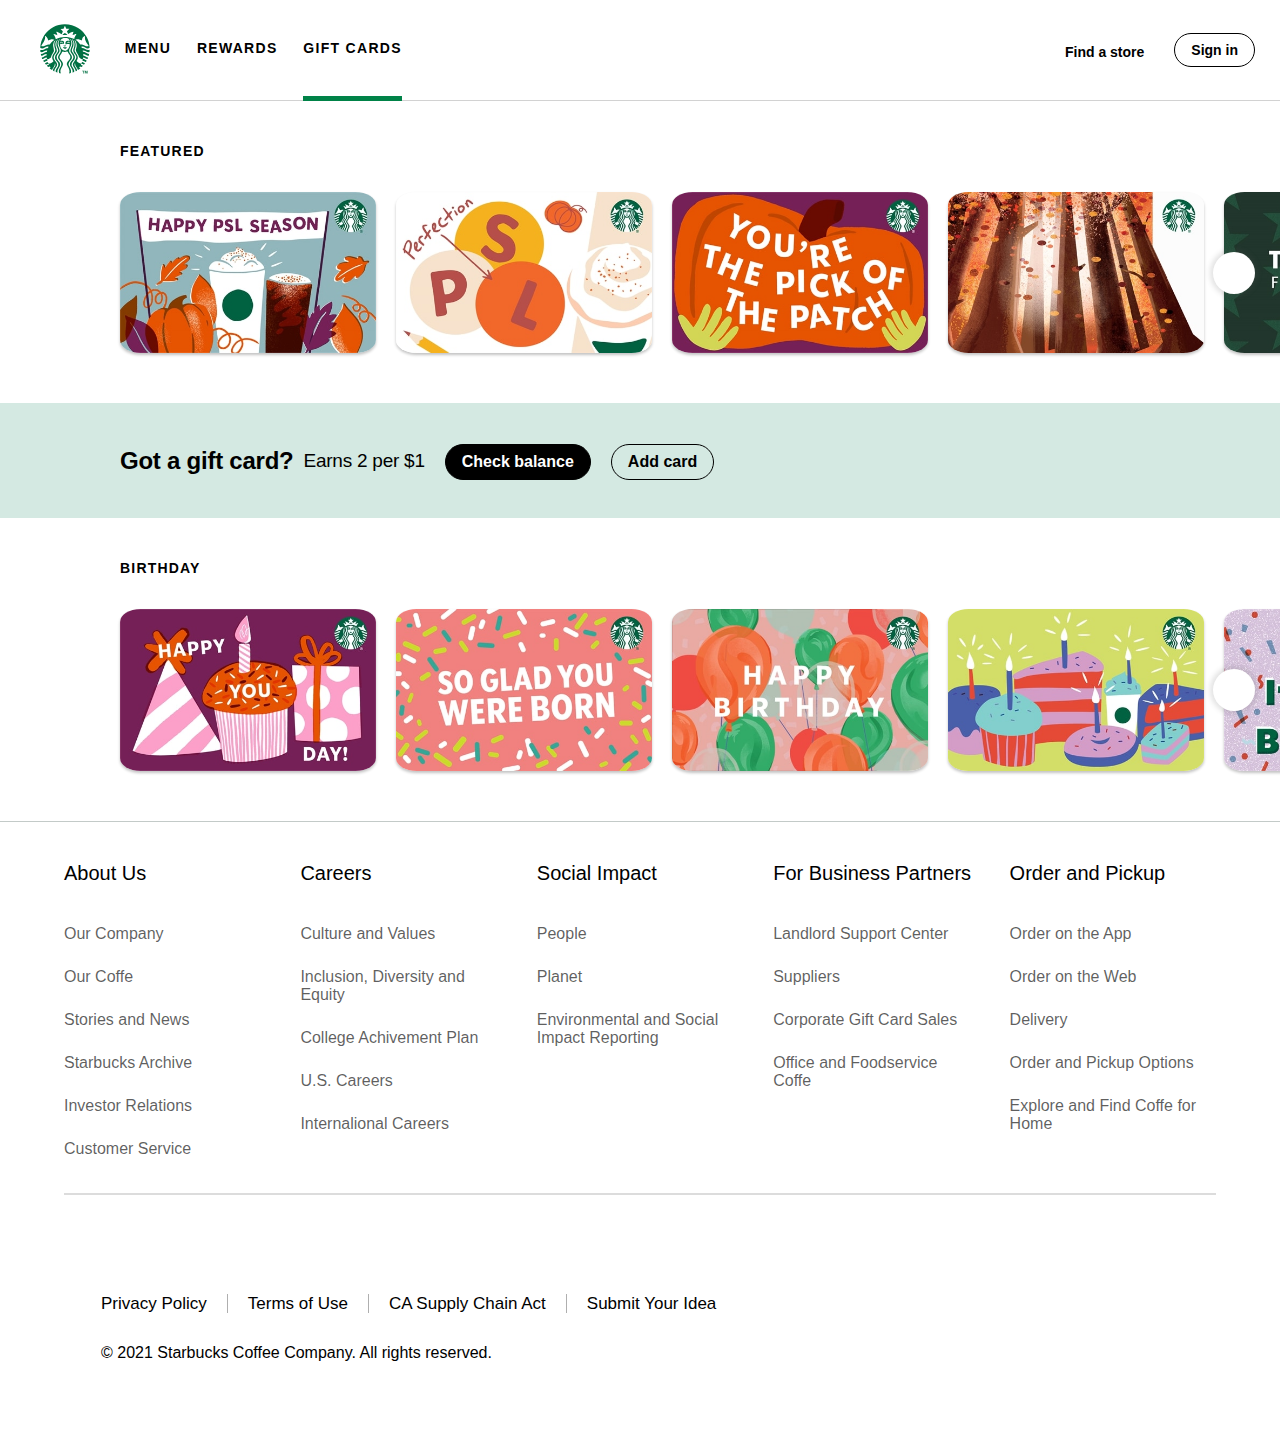
==== gift.cards.html @ b651346a "Added functional but not comleted gift card carousels and few minor tweaks" ====
<!DOCTYPE html>
<html lang="en">

<head>
    <meta charset="UTF-8">
    <meta http-equiv="X-UA-Compatible" content="IE=edge">
    <link rel="stylesheet" href="https://use.fontawesome.com/releases/v5.7.2/css/all.css"
        integrity="sha384-fnmOCqbTlWIlj8LyTjo7mOUStjsKC4pOpQbqyi7RrhN7udi9RwhKkMHpvLbHG9Sr" crossorigin="anonymous">
    <link rel="stylesheet" href="style.css">
    <meta name="viewport" content="width=device-width, initial-scale=1.0">
    <script src="main.js" defer></script>
    <title>Starbucks</title>
</head>

<body>
    <header>

        <div class="bim nav_stick">
            <div class="bam">
                <a href="index.html"><img class="logo" src="img/logo.svg" alt="Starbucks"></a>
            </div>
            <div class="kisz">

                <nav>
                    <ul class="nav_links">
                        <li class="nav_link_2"><a href="menu.html">MENU</a></li>
                        <li class="nav_link_2"><a href="rewards.html">REWARDS</a></li>
                        <li class="nav_link_2 nav_selected"><a href="gift.cards.html">GIFT CARDS</a></li>
                    </ul>
                </nav>


                <div class="geo">
                    <a href="#"><i class="fa fa-map-marker" aria-hidden="false"></i>Find a store</a>
                </div>

                <a href="#"><button class="cta transparent">Sign in</button></a>
            </div>
        </div>

    </header>

    <main class="main_gift">

        <div class="gift_cards">
            <div class="cards_category">
                <h1>FEATURED</h1>
            </div>

            <div class="carousel">
                <div class="slider">
                    <button class="slider_btn prev"><i class="fas fa-chevron-left"></i></button>

                    <div class="carousel_imgs">
                        <a href="#" class="carousel_link active"><img src="img/gift/psl_season.jpg" alt=""></a>
                        <a href="#" class="carousel_link"><img src="img/gift/perfection_psl.jpg" alt=""></a>
                        <a href="#" class="carousel_link"><img src="img/gift/the_patch.jpg" alt=""></a>
                        <a href="#" class="carousel_link"><img src="img/gift/trees.jpg" alt=""></a>
                        <a href="#" class="carousel_link"><img src="img/gift/you_do.jpg" alt=""></a>
                        <a href="#" class="carousel_link"><img src="img/gift/owl.jpg" alt=""></a>
                    </div>

                    <button class="slider_btn next"><i class="fas fa-chevron-right"></i></button>
                </div>
            </div>
        </div>

        <div class="already_have">
            <h1>Got a gift card?</h1>
            <h2>Earns 2 <i class="fas fa-star"></i> per $1</h2>
            <a href="#"><button class="cta black">Check balance</button></a>
            <a href="#"><button class="cta transparent">Add card</button></a>
        </div>

        <div class="gift_cards">
            <div class="cards_category">
                <h1>BIRTHDAY</h1>
            </div>

            <div class="carousel">
                <div class="slider">
                    <button class="slider_btn prev"><i class="fas fa-chevron-left"></i></button>

                    <div class="carousel_imgs">
                        <a href="#" class="carousel_link active"><img src="img/gift/you_day.jpg" alt=""></a>
                        <a href="#" class="carousel_link"><img src="img/gift/were_born.jpg" alt=""></a>
                        <a href="#" class="carousel_link"><img src="img/gift/ballons.jpg" alt=""></a>
                        <a href="#" class="carousel_link"><img src="img/gift/cakes.jpg" alt=""></a>
                        <a href="#" class="carousel_link"><img src="img/gift/yay.jpg" alt=""></a>
                    </div>

                    <button class="slider_btn next"><i class="fas fa-chevron-right"></i></button>
                </div>
            </div>
        </div>

    </main>

    <footer>
        <div class="details">
            <ul>
                <p>About Us</p>
                <li><a href="#">Our Company</a></li>
                <li><a href="#">Our Coffe</a></li>
                <li><a href="#">Stories and News</a></li>
                <li><a href="#">Starbucks Archive</a></li>
                <li><a href="#">Investor Relations</a></li>
                <li><a href="#">Customer Service</a></li>
            </ul>

            <ul>
                <p>Careers</p>
                <li><a href="#">Culture and Values</a></li>
                <li><a href="#">Inclusion, Diversity and Equity</a></li>
                <li><a href="#">College Achivement Plan</a></li>
                <li><a href="#">U.S. Careers</a></li>
                <li><a href="#">Internalional Careers</a></li>
            </ul>

            <ul>
                <p>Social Impact</p>
                <li><a href="#">People</a></li>
                <li><a href="#">Planet</a></li>
                <li><a href="#">Environmental and Social Impact Reporting</a></li>
            </ul>

            <ul>
                <p>For Business Partners</p>
                <li><a href="#">Landlord Support Center</a></li>
                <li><a href="#">Suppliers</a></li>
                <li><a href="#">Corporate Gift Card Sales</a></li>
                <li><a href="#">Office and Foodservice Coffe</a></li>
            </ul>

            <ul>
                <p>Order and Pickup</p>
                <li><a href="#">Order on the App</a></li>
                <li><a href="#">Order on the Web</a></li>
                <li><a href="#">Delivery</a></li>
                <li><a href="#">Order and Pickup Options</a></li>
                <li><a href="#">Explore and Find Coffe for Home</a></li>
            </ul>
        </div>

        <div class="line"><span></span></div>

        <div class="second_layer">
            <div class="social_media">
                <a href="#"><i class="fab fa-spotify"></i></a>
                <a href="#"><i class="fab fa-facebook"></i></a>
                <a href="#"><i class="fab fa-pinterest"></i></a>
                <a href="#"><i class="fab fa-instagram"></i></a>
                <a href="#"><i class="fab fa-youtube"></i></a>
                <a href="#"><i class="fab fa-twitter"></i></a>
            </div>

            <div class="legal">
                <p><a href="#">Privacy Policy</a></p>
                <p><a href="#">Terms of Use</a></p>
                <p><a href="#">CA Supply Chain Act</a></p>
                <p><a class="no_border" href="#">Submit Your Idea</a></p>
            </div>

            <div class="copyright">
                <p>© 2021 Starbucks Coffee Company. All rights reserved.</p>
            </div>
        </div>
    </footer>

</body>

</html>
---- style.css ----
/* GLOBAL */
* {
  margin: 0;
  padding: 0;
  -webkit-box-sizing: border-box;
          box-sizing: border-box;
  font-family: SoDoSans, Helvetica Neue,Helvetica,Arial,sans-serif;
}

/* NAV */
header {
  border-bottom: solid 1.6px #1e39322d;
}

header .bim {
  display: -webkit-box;
  display: -ms-flexbox;
  display: flex;
  -webkit-box-align: center;
      -ms-flex-align: center;
          align-items: center;
  -webkit-box-pack: center;
      -ms-flex-pack: center;
          justify-content: center;
  padding: 0px 15px;
}

header .bim .bam a .logo {
  max-height: 50px;
  margin: 22px 25px 20px 25px;
  padding-right: 10px;
}

header .bim .bum {
  display: -webkit-box;
  display: -ms-flexbox;
  display: flex;
  -webkit-box-pack: center;
      -ms-flex-pack: center;
          justify-content: center;
  -webkit-box-align: center;
      -ms-flex-align: center;
          align-items: center;
  max-width: 1370px;
  width: 100%;
  height: 100px;
}

header .bim .bum .none_selected {
  border-bottom: 5.5px solid #00824800;
}

header .bim .bum li, header .bim .bum a, header .bim .bum button {
  font-weight: 750;
  font-size: 14px;
  text-decoration: none;
  color: #000000;
}

header .bim nav {
  margin-right: auto;
  padding-left: 0px;
}

header .bim nav .nav_links {
  list-style: none;
  letter-spacing: 1.3px;
  margin-left: 0px;
}

header .bim nav .nav_links li {
  display: inline-block;
  margin-right: 20px;
}

header .bim nav .nav_links a {
  -webkit-transition: all 0.3s ease 0s;
  transition: all 0.3s ease 0s;
}

header .bim nav .nav_links a:hover {
  color: #008248;
}

header .bim .geo i {
  font-size: 20px;
  margin-right: 12px;
  -webkit-transform: translateY(2px);
          transform: translateY(2px);
}

header .bim .geo a {
  margin-right: 20px;
  -webkit-transition: all 0.3s ease 0s;
  transition: all 0.3s ease 0s;
}

header .bim .geo a:hover {
  color: #008248;
}

.cta {
  margin-left: 20px;
  padding: 8px 16px;
  background-color: rgba(255, 255, 255, 0);
  border: solid 1.5px #000000;
  border-radius: 50px;
  cursor: pointer;
  -webkit-transition: all 0.3s ease 0s;
  transition: all 0.3s ease 0s;
  -webkit-transform: translateX(-10px);
          transform: translateX(-10px);
  font-weight: 700;
  font-size: 16px;
}

.cta.black {
  background-color: #000000;
  color: #fff;
}

.cta.black:hover {
  background-color: #252525c4;
}

.cta.transparent {
  background-color: #00000000;
  color: #000000;
}

.cta.transparent:hover {
  background-color: #3131311a;
}

.cta.transparent_contrast {
  background-color: #00000000;
  color: #ffffff;
  border-color: #fff;
}

.cta.transparent_contrast:hover {
  background-color: #bdbdbd1a;
}

.nav_stick {
  position: fixed;
  top: 0;
  background-color: #fff;
  border-bottom: 1.6px solid #0000002d;
  width: 100%;
  max-width: none;
  z-index: 100;
}

.nav_stick .kisz {
  display: -webkit-box;
  display: -ms-flexbox;
  display: flex;
  -webkit-box-pack: center;
      -ms-flex-pack: center;
          justify-content: center;
  -webkit-box-align: center;
      -ms-flex-align: center;
          align-items: center;
  width: 100%;
  height: 100px;
}

.nav_stick .kisz .nav_selected {
  margin: 0px;
  padding: 0px;
  border-bottom: 5px solid #008248;
}

.nav_stick .kisz li, .nav_stick .kisz a, .nav_stick .kisz button {
  font-weight: 750;
  font-size: 14px;
  text-decoration: none;
  color: #000000;
}

.nav_stick .kisz li:hover, .nav_stick .kisz a:hover, .nav_stick .kisz button:hover {
  color: #008248;
}

.nav_stick .kisz .nav_links .nav_link_2 {
  margin-right: 20px;
  padding: 40px 0px;
}

.sub_nav_stripe {
  position: fixed;
  top: 102px;
  max-width: initial;
  margin: 0px;
  padding: 0px;
  font-size: 13px;
  background-color: whitesmoke;
  border-bottom: 1px solid #00000023;
}

.sub_nav_stripe .sub_nav {
  display: -webkit-box;
  display: -ms-flexbox;
  display: flex;
  -webkit-box-pack: start;
      -ms-flex-pack: start;
          justify-content: flex-start;
  margin: 13px 0px 13px 125px;
  padding: 0px;
}

.sub_nav_stripe .sub_nav a {
  margin-right: 30px;
  padding-bottom: 3px;
  text-decoration: none;
}

.sub_nav_stripe .sub_nav .selected {
  border-bottom: 1px solid #000000;
}

/* Home Page */
main {
  display: -webkit-box;
  display: -ms-flexbox;
  display: flex;
  font-weight: 400;
  font-size: 24px;
  line-height: 1.5;
  letter-spacing: -.01em;
  text-align: center;
  -webkit-box-orient: vertical;
  -webkit-box-direction: normal;
      -ms-flex-direction: column;
          flex-direction: column;
  -webkit-box-align: center;
      -ms-flex-align: center;
          align-items: center;
  -webkit-box-pack: center;
      -ms-flex-pack: center;
          justify-content: center;
  border-bottom: solid 1.8px #1e393244;
}

main .main button {
  font-size: 16px;
  padding: 7px 15px;
}

main div {
  width: 100%;
}

main div h3 {
  font-size: 38px;
  letter-spacing: 5px;
  margin-bottom: 27px;
}

main div a {
  color: inherit;
}

main div a:hover {
  text-decoration: none;
}

main div p {
  padding-bottom: 10px;
}

.covid {
  background-color: #d4e9e2;
  font-size: 19px;
  max-width: 1450px;
  margin-bottom: 30px;
  padding: 25px 0px 30px 0px;
}

.chilly {
  background-color: #1e3932;
  color: #fff;
  max-width: 1450px;
  margin-bottom: 30px;
  padding: 25px 0px 30px 0px;
}

.product_showcase {
  display: -ms-grid;
  display: grid;
  -ms-grid-columns: 1.2fr 1fr;
      grid-template-columns: 1.2fr 1fr;
  background-color: #ebdbc8;
  color: #1e3932;
  max-width: 1450px;
  margin-bottom: 30px;
}

.product_showcase .content {
  display: -webkit-box;
  display: -ms-flexbox;
  display: flex;
  -webkit-box-pack: center;
      -ms-flex-pack: center;
          justify-content: center;
  -webkit-box-orient: vertical;
  -webkit-box-direction: normal;
      -ms-flex-direction: column;
          flex-direction: column;
}

.product_showcase img {
  width: 100%;
  margin-right: auto;
}

.product_showcase button {
  margin-top: 19px;
  background-color: #dbccb500;
}

.v2 {
  background-color: #1e3932;
  color: #fff;
  margin-bottom: 10px;
}

.v2 button {
  color: #fff;
  border-color: #fff;
}

.v2 button:hover {
  background-color: rgba(255, 255, 255, 0.123);
}

.products_grid {
  display: -ms-grid;
  display: grid;
  -ms-grid-columns: 1fr 1fr;
      grid-template-columns: 1fr 1fr;
  grid-gap: 35px;
  max-width: 1450px;
  padding: 20px 0px 30px 0px;
}

.products_grid img {
  width: 100%;
}

.products_grid .visa {
  background-color: #d4e9e2;
}

.products_grid .app {
  background-color: #d4e9e2;
}

.products_grid .content {
  padding: 0px 40px 0px 40px;
  display: -ms-grid;
  display: grid;
  -ms-grid-rows: 90px 135px 80px;
      grid-template-rows: 90px 135px 80px;
}

.products_grid .content h3 {
  font-size: 23px;
  letter-spacing: 1px;
  margin-bottom: 27px;
  padding-top: 10px;
}

.products_grid .content p {
  font-size: 20px;
}

.products_grid .content a {
  padding-top: 10px;
}

.products_grid .content .cta button {
  background-color: rgba(255, 255, 255, 0.089);
}

.products_grid .content .cta button:hover {
  background-color: rgba(155, 151, 145, 0.116);
}

.v3 {
  background-color: #d4e9e2;
  padding-top: 0px;
}

.v3 .content {
  padding: 0px 50px 0px 50px;
}

.v3 .content h3 {
  font-size: 23px;
  letter-spacing: 1px;
  margin-bottom: 27px;
}

.v3 .content p {
  font-size: 20px;
}

.disclaimer {
  font-size: 14px;
  margin-bottom: 30px;
}

/* MENU PAGE */
.menu {
  padding-top: 160px;
  display: -ms-grid;
  display: grid;
  -ms-grid-columns: 150px 1fr;
      grid-template-columns: 150px 1fr;
  padding-left: 125px;
  max-width: none;
}

.menu .first_list_of_products {
  padding-top: 25px;
}

.menu ul {
  padding-bottom: 20px;
  font-size: 16px;
  list-style: none;
  text-align: left;
  letter-spacing: .5px;
}

.menu ul p {
  font-weight: 600;
  margin-bottom: 10px;
  font-size: 18px;
}

.menu ul li {
  padding-bottom: 15px;
}

.menu ul li a {
  text-decoration: none;
  color: #00000086;
}

.menu ul li a:hover {
  color: #000000;
}

.menu .selection {
  display: -webkit-box;
  display: -ms-flexbox;
  display: flex;
  -webkit-box-orient: vertical;
  -webkit-box-direction: normal;
      -ms-flex-direction: column;
          flex-direction: column;
  padding: 22px 80px 0px 120px;
  letter-spacing: .4px;
  max-width: 1880px;
  width: 100%;
}

.menu .selection div {
  margin: 0;
  padding: 0;
}

.menu .selection .selection_h1 {
  font-size: 28px;
  display: -webkit-box;
  display: -ms-flexbox;
  display: flex;
  -webkit-box-pack: start;
      -ms-flex-pack: start;
          justify-content: flex-start;
  padding-bottom: 48px;
}

.menu .selection .selection_h2 {
  font-size: 24px;
  display: -webkit-box;
  display: -ms-flexbox;
  display: flex;
  -webkit-box-pack: start;
      -ms-flex-pack: start;
          justify-content: flex-start;
  border-bottom: 1px solid #00000017;
  padding-bottom: 16px;
}

.menu .selection .selection_container {
  display: -ms-grid;
  display: grid;
  -ms-grid-columns: 1fr 1fr;
      grid-template-columns: 1fr 1fr;
  padding-top: 32px;
}

.menu .selection .selection_container a {
  text-decoration: none;
  margin-bottom: 30px;
}

.menu .selection .selection_container a .item {
  display: inline;
  -webkit-box-orient: horizontal;
  -webkit-box-direction: normal;
      -ms-flex-direction: row;
          flex-direction: row;
  -webkit-box-align: center;
      -ms-flex-align: center;
          align-items: center;
}

.menu .selection .selection_container a .item .item_content {
  display: -webkit-box;
  display: -ms-flexbox;
  display: flex;
}

.menu .selection .selection_container a .item .item_content img {
  max-height: 112px;
  border-radius: 50%;
}

.menu .selection .selection_container a .item .item_content h2 {
  display: -webkit-box;
  display: -ms-flexbox;
  display: flex;
  -webkit-box-pack: start;
      -ms-flex-pack: start;
          justify-content: flex-start;
  -webkit-box-align: center;
      -ms-flex-align: center;
          align-items: center;
  text-align: left;
  font-size: 19px;
  font-weight: 400;
  padding-left: 20px;
}

.menu .selection .next_in_menu {
  padding-top: 40px;
}

/* FEATURED */
.new_leaf {
  color: #1e3932;
  letter-spacing: 8px;
  margin: 20px 0px;
}

.new_leaf .h1_go_up {
  -webkit-transform: translateY(-10px);
          transform: translateY(-10px);
}

.products_grid {
  grid-gap: 32px;
}

.products_grid .featured {
  background-color: #ebdbc8;
}

.products_grid .featured .content {
  -ms-grid-rows: 90px 100px 85px;
      grid-template-rows: 90px 100px 85px;
}

.products_grid .edible {
  background-color: #1e3932;
  color: #fff;
}

.products_grid .edible .cta button {
  border-color: #fff;
  color: #fff;
  background-color: rgba(255, 255, 255, 0);
}

.products_grid .edible .cta button:hover {
  background-color: rgba(255, 255, 255, 0.123);
}

/* GIFT CARDS */
.main_gift {
  padding-top: 100px;
  overflow-x: hidden;
}

.main_gift .gift_cards {
  height: 100%;
  width: 100%;
  z-index: 1;
  margin-left: 220px;
  padding-bottom: 40px;
  padding-top: 20px;
}

.main_gift .gift_cards .cards_category {
  font-weight: 700;
  font-size: 7px;
  letter-spacing: 1.2px;
  display: -webkit-box;
  display: -ms-flexbox;
  display: flex;
  padding: 20px 0px 30px 0px;
  margin-left: 10px;
}

.main_gift .gift_cards .carousel {
  display: inline;
  padding: 30px 0px;
}

.main_gift .gift_cards .carousel .slider {
  display: -webkit-inline-box;
  display: -ms-inline-flexbox;
  display: inline-flex;
  -webkit-box-align: center;
      -ms-flex-align: center;
          align-items: center;
  -webkit-box-pack: center;
      -ms-flex-pack: center;
          justify-content: center;
}

.main_gift .gift_cards .carousel .slider .carousel_imgs {
  display: -webkit-box;
  display: -ms-flexbox;
  display: flex;
  -webkit-transition: ease-out 0.3s;
  transition: ease-out 0.3s;
}

.main_gift .gift_cards .carousel .slider .carousel_imgs .carousel_link {
  margin: 0px 10px;
  border-radius: 8%;
}

.main_gift .gift_cards .carousel .slider .carousel_imgs .carousel_link img {
  display: -webkit-box;
  display: -ms-flexbox;
  display: flex;
  width: 20vw;
  -webkit-box-shadow: 0 2px 3px rgba(0, 0, 0, 0.24);
          box-shadow: 0 2px 3px rgba(0, 0, 0, 0.24);
  -webkit-transition: ease-out 0.25s;
  transition: ease-out 0.25s;
  border-radius: 8%;
}

.main_gift .gift_cards .carousel .slider .carousel_imgs .carousel_link img:hover {
  -webkit-transform: translateY(-8px);
          transform: translateY(-8px);
  -webkit-box-shadow: 0 6px 6px rgba(0, 0, 0, 0.14);
          box-shadow: 0 6px 6px rgba(0, 0, 0, 0.14);
}

.main_gift .gift_cards .carousel .slider .carousel_imgs .carousel_link.faded {
  pointer-events: none;
  opacity: 0.2;
  cursor: progress;
  background: #000000;
}

.main_gift .gift_cards .carousel .slider .slider_btn {
  position: absolute;
  z-index: 150;
  font-size: 16px;
  color: #00000094;
  font-weight: 100;
  border-radius: 50%;
  border: none;
  background: white;
  min-width: 42px;
  height: 42px;
  cursor: pointer;
  overflow: hidden;
  -webkit-box-shadow: 0 0 5px 3px rgba(85, 85, 85, 0.164);
          box-shadow: 0 0 5px 3px rgba(85, 85, 85, 0.164);
}

.main_gift .gift_cards .carousel .slider .slider_btn.hidden {
  display: none;
}

.main_gift .gift_cards .carousel .slider .slider_btn.prev {
  left: 155px;
}

.main_gift .gift_cards .carousel .slider .slider_btn.prev i {
  -webkit-transform: translate(-1.5px, 1.3px);
          transform: translate(-1.5px, 1.3px);
}

.main_gift .gift_cards .carousel .slider .slider_btn.next {
  right: 25px;
}

.main_gift .gift_cards .carousel .slider .slider_btn.next i {
  -webkit-transform: translate(1px, 1.3px);
          transform: translate(1px, 1.3px);
}

.main_gift .already_have {
  display: -webkit-inline-box;
  display: -ms-inline-flexbox;
  display: inline-flex;
  background: #d4e9e2;
  padding-left: 120px;
  -webkit-box-align: center;
      -ms-flex-align: center;
          align-items: center;
  height: 115px;
}

.main_gift .already_have h1 {
  padding-right: 10px;
  font-size: 24px;
  font-weight: 600;
}

.main_gift .already_have h2 {
  padding-right: 10px;
  font-size: 19px;
  font-weight: 500;
}

.main_gift .already_have h2 i {
  color: #af851186;
}

/* FOOTER */
footer {
  padding: 40px 5%;
}

footer .details {
  display: -ms-grid;
  display: grid;
  -ms-grid-columns: (1fr)[5];
      grid-template-columns: repeat(5, 1fr);
  grid-gap: 30px;
  text-align: left;
}

footer .details ul {
  list-style: none;
}

footer .details ul p {
  font-weight: 500;
  font-size: 20px;
  padding-bottom: 40px;
}

footer .details ul li {
  padding-bottom: 25px;
  font-weight: 500;
  font-size: 16px;
}

footer .details ul li a {
  text-decoration: none;
  color: #000000a2;
}

footer .details ul li a:hover {
  color: #000000;
}

footer .line {
  border: 0;
  border-top: 2px solid #00000023;
  margin: 10px auto;
  max-width: 100%;
}

footer .second_layer {
  padding: 25px 30px 30px 37px;
}

footer .second_layer .social_media {
  font-size: 30px;
  padding-bottom: 30px;
}

footer .second_layer .social_media a {
  color: #000000;
  margin-right: 00px;
  -webkit-transition: all 0.3s ease 0s;
  transition: all 0.3s ease 0s;
  border: hidden 1px;
  margin: 10px;
  padding: 0px;
  border-radius: 50%;
}

footer .second_layer .social_media a:hover {
  background-color: #00000017;
  margin: 0px;
  padding: 10px;
}

footer .second_layer .legal {
  display: -webkit-box;
  display: -ms-flexbox;
  display: flex;
  margin-bottom: 30px;
}

footer .second_layer .legal a {
  color: #000000;
  text-decoration: none;
  font-size: 17px;
  padding-right: 20px;
  border-right: 1px solid #00000050;
  margin-right: 20px;
}

footer .second_layer .legal a:hover {
  text-decoration: underline;
}

footer .second_layer .legal .no_border {
  border-right: none;
}

footer .second_layer .copyright {
  padding-bottom: 0px;
}

/* fixed item in store chceck */
.item_availability {
  display: -ms-grid;
  display: grid;
  -ms-grid-columns: 395px 1fr;
      grid-template-columns: 395px 1fr;
  bottom: 0;
  width: 100%;
  position: fixed;
  height: 94px;
  background-color: #1e3932;
  letter-spacing: .6px;
}

.item_availability .availability_content {
  display: -webkit-box;
  display: -ms-flexbox;
  display: flex;
  -webkit-box-pack: justify;
      -ms-flex-pack: justify;
          justify-content: space-between;
  -webkit-box-align: center;
      -ms-flex-align: center;
          align-items: center;
  max-width: 1760px;
}

.item_availability .availability_content a {
  color: rgba(255, 255, 255, 0.61);
  text-decoration: none;
  font-size: 16px;
}

.item_availability .availability_content a .strong {
  color: #fff;
  font-weight: 600;
  margin-top: 4px;
}

.item_availability .availability_content .location {
  height: 54px;
  display: -webkit-box;
  display: -ms-flexbox;
  display: flex;
  -webkit-box-orient: vertical;
  -webkit-box-direction: normal;
      -ms-flex-direction: column;
          flex-direction: column;
  -ms-flex-pack: distribute;
      justify-content: space-around;
}

.item_availability .availability_content .location a {
  width: 240px;
  display: -webkit-box;
  display: -ms-flexbox;
  display: flex;
  -webkit-box-pack: justify;
      -ms-flex-pack: justify;
          justify-content: space-between;
  padding-bottom: 8px;
  border-bottom: 1.6px solid rgba(255, 255, 255, 0.315);
}

.item_availability .availability_content .location a i {
  font-size: 11px;
  -webkit-transform: translateY(10px);
          transform: translateY(10px);
}

.item_availability .availability_content .cart {
  -webkit-transform: translateY(-3px);
          transform: translateY(-3px);
}

.item_availability .availability_content .cart i {
  font-size: 33px;
  padding-right: 80px;
}

/* MEDIA QUERIES */
@-webkit-keyframes ripple {
  to {
    -webkit-transform: scale(4);
            transform: scale(4);
    opacity: 0;
  }
}
@keyframes ripple {
  to {
    -webkit-transform: scale(4);
            transform: scale(4);
    opacity: 0;
  }
}
/*# sourceMappingURL=style.css.map */
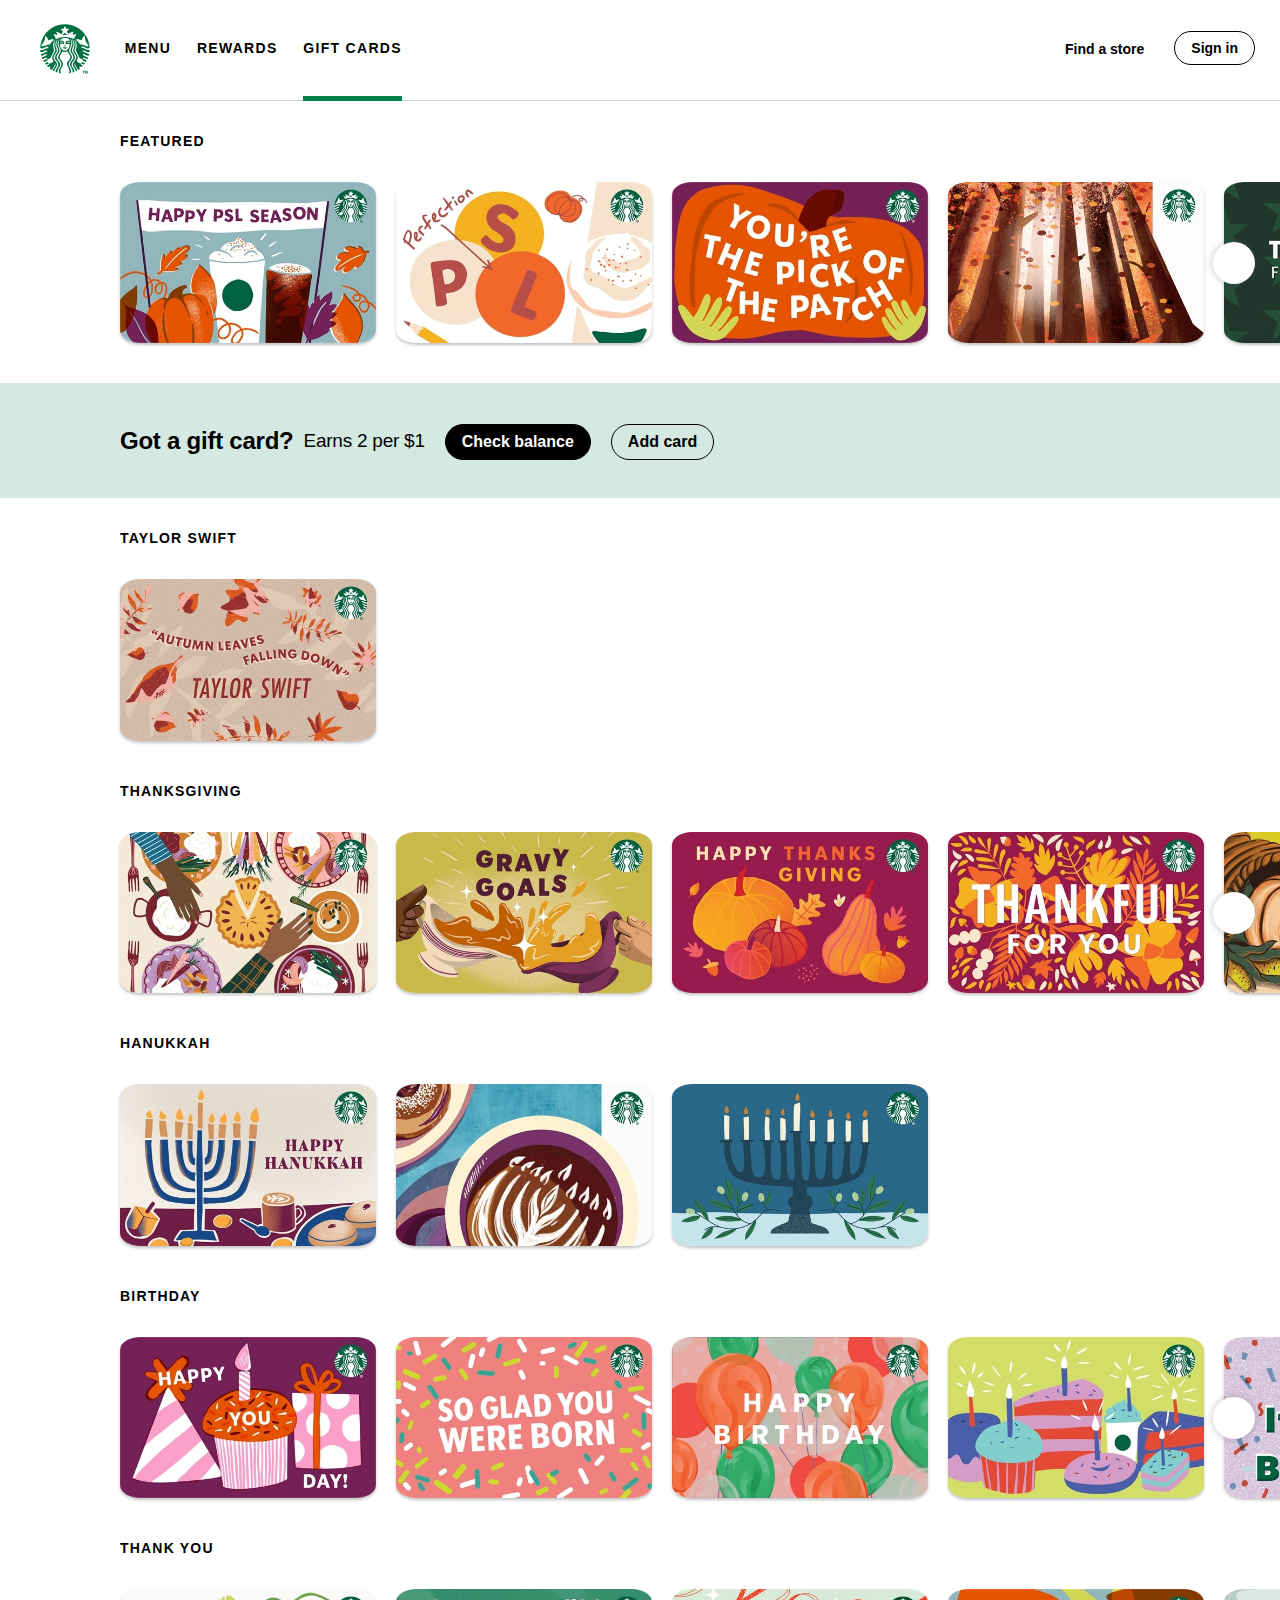
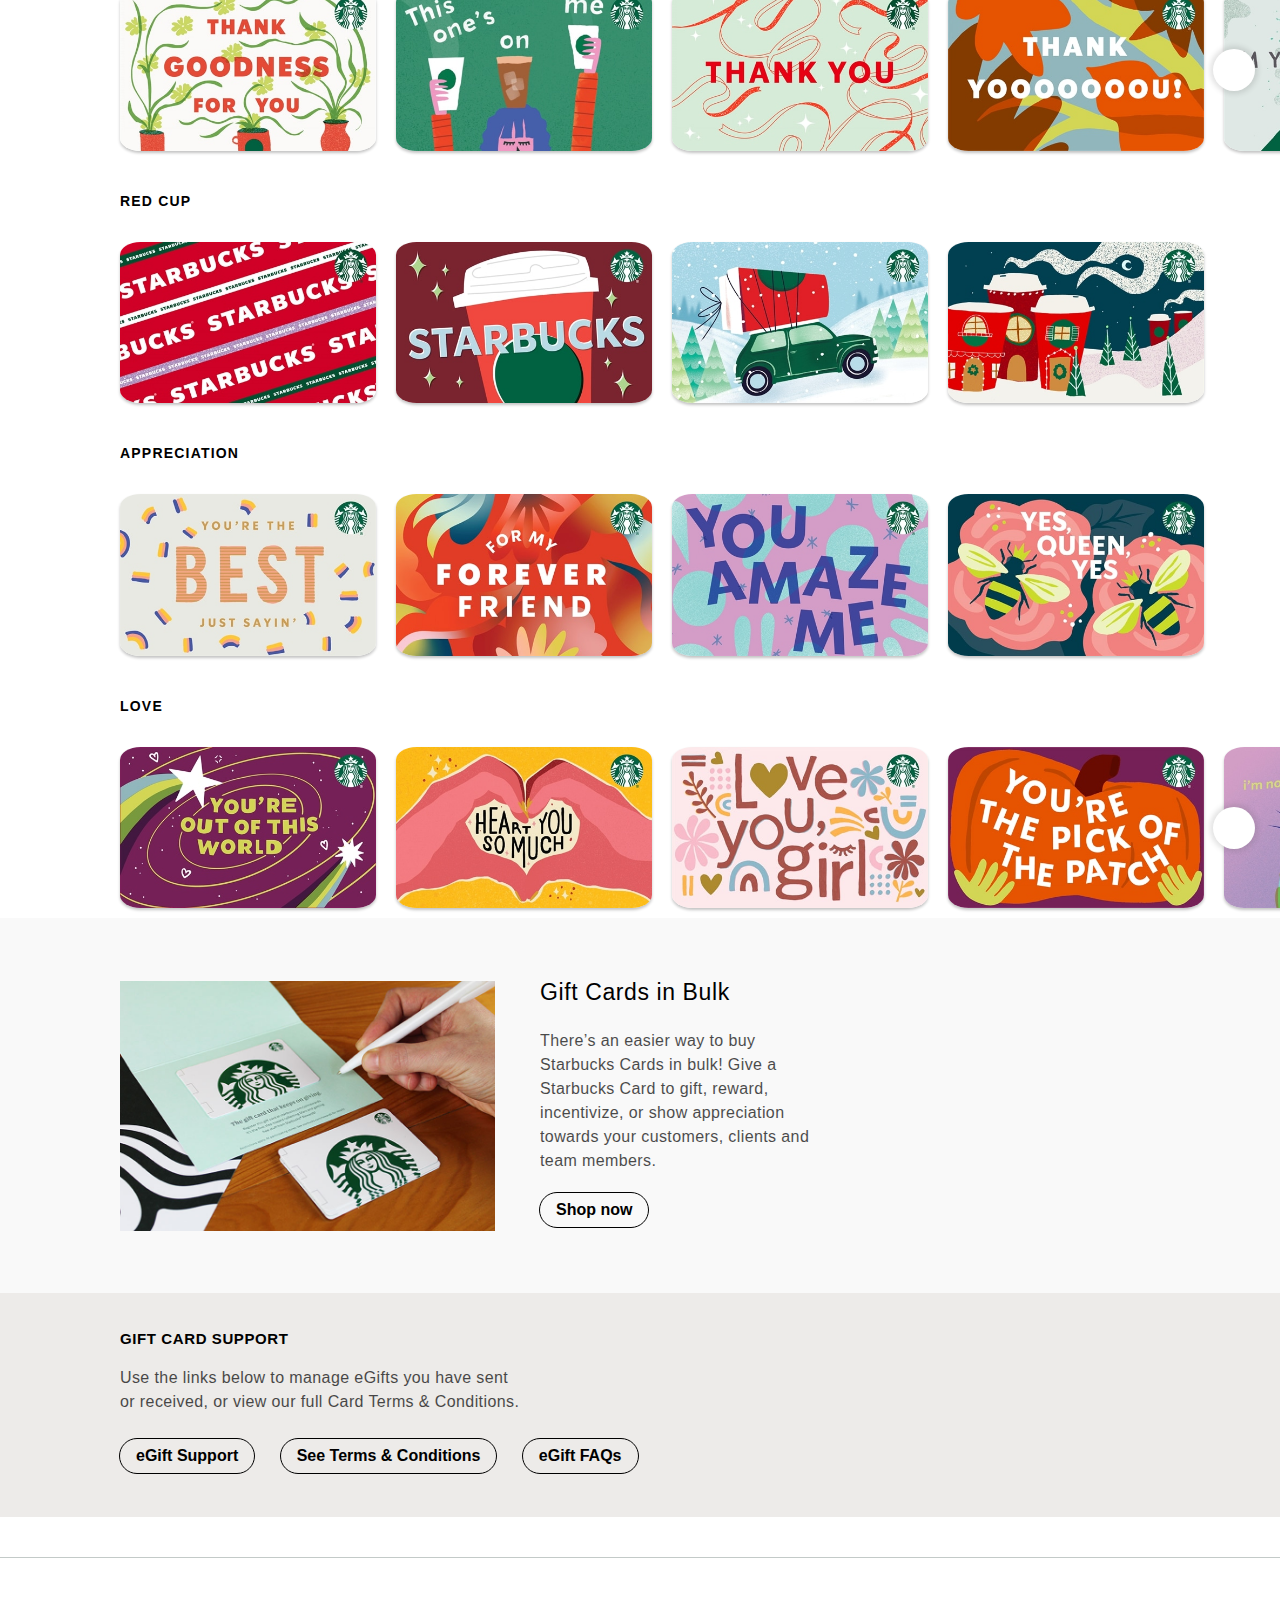
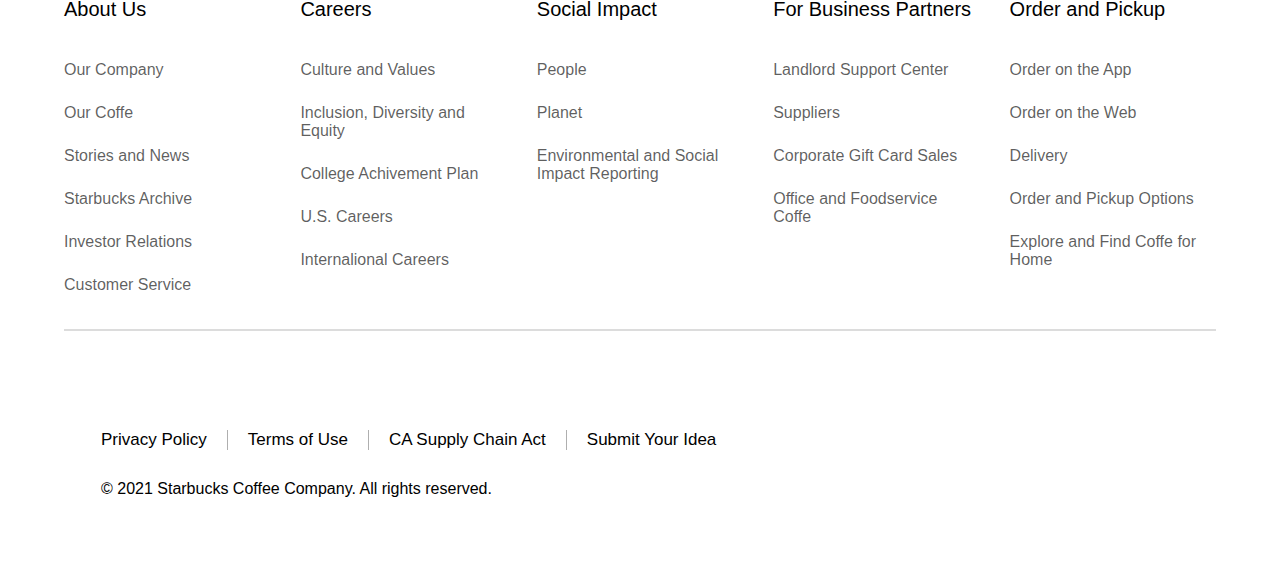
==== commit c7fb7d85: "Added responsiveness to index.htm and minor tweaks" ====
--- a/gift.cards.html
+++ b/gift.cards.html
@@ -30,11 +30,11 @@
                 </nav>
 
 
-                <div class="geo">
+                <div class="geo lift">
                     <a href="#"><i class="fa fa-map-marker" aria-hidden="false"></i>Find a store</a>
                 </div>
 
-                <a href="#"><button class="cta transparent">Sign in</button></a>
+                <a class="lift" href="#"><button class="cta transparent">Sign in</button></a>
             </div>
         </div>
 
@@ -42,7 +42,7 @@
 
     <main class="main_gift">
 
-        <div class="gift_cards">
+        <div class="gift_cards first">
             <div class="cards_category">
                 <h1>FEATURED</h1>
             </div>
@@ -74,6 +74,66 @@
 
         <div class="gift_cards">
             <div class="cards_category">
+                <h1>TAYLOR SWIFT</h1>
+            </div>
+        
+            <div class="carousel">
+                <div class="slider">
+                    <button class="slider_btn prev"><i class="fas fa-chevron-left"></i></button>
+        
+                    <div class="carousel_imgs">
+                        <a href="#" class="carousel_link active"><img src="img/gift/taylor_swift.jpg" alt=""></a>
+                    </div>
+        
+                    <button class="slider_btn next"><i class="fas fa-chevron-right"></i></button>
+                </div>
+            </div>
+        </div>
+
+        <div class="gift_cards">
+            <div class="cards_category">
+                <h1>THANKSGIVING</h1>
+            </div>
+        
+            <div class="carousel">
+                <div class="slider">
+                    <button class="slider_btn prev"><i class="fas fa-chevron-left"></i></button>
+        
+                    <div class="carousel_imgs">
+                        <a href="#" class="carousel_link active"><img src="img/gift/table.jpg" alt=""></a>
+                        <a href="#" class="carousel_link"><img src="img/gift/gravy.jpg" alt=""></a>
+                        <a href="#" class="carousel_link"><img src="img/gift/thanks_pumpkin.jpg" alt=""></a>
+                        <a href="#" class="carousel_link"><img src="img/gift/thankful.jpg" alt=""></a>
+                        <a href="#" class="carousel_link"><img src="img/gift/pumpkin.jpg" alt=""></a>
+                    </div>
+        
+                    <button class="slider_btn next"><i class="fas fa-chevron-right"></i></button>
+                </div>
+            </div>
+        </div>
+
+        <div class="gift_cards">
+            <div class="cards_category">
+                <h1>HANUKKAH</h1>
+            </div>
+        
+            <div class="carousel">
+                <div class="slider">
+                    <button class="slider_btn prev"><i class="fas fa-chevron-left"></i></button>
+        
+                    <div class="carousel_imgs">
+                        <a href="#" class="carousel_link active"><img src="img/gift/hanukkah.jpg" alt=""></a>
+                        <a href="#" class="carousel_link"><img src="img/gift/coffee_candles.jpg" alt=""></a>
+                        <a href="#" class="carousel_link"><img src="img/gift/candles.jpg" alt=""></a>
+                    </div>
+        
+                    <button class="slider_btn next"><i class="fas fa-chevron-right"></i></button>
+                </div>
+            </div>
+        </div>
+        
+        <div class="gift_cards">
+            <div class="cards_category">
                 <h1>BIRTHDAY</h1>
             </div>
 
@@ -87,63 +147,214 @@
                         <a href="#" class="carousel_link"><img src="img/gift/ballons.jpg" alt=""></a>
                         <a href="#" class="carousel_link"><img src="img/gift/cakes.jpg" alt=""></a>
                         <a href="#" class="carousel_link"><img src="img/gift/yay.jpg" alt=""></a>
-                    </div>
-
-                    <button class="slider_btn next"><i class="fas fa-chevron-right"></i></button>
-                </div>
-            </div>
-        </div>
-
+                        <a href="#" class="carousel_link"><img src="img/gift/cake_day.jpg" alt=""></a>
+                    </div>
+
+                    <button class="slider_btn next"><i class="fas fa-chevron-right"></i></button>
+                </div>
+            </div>
+        </div>
+
+        <div class="gift_cards">
+            <div class="cards_category">
+                <h1>THANK YOU</h1>
+            </div>
+        
+            <div class="carousel">
+                <div class="slider">
+                    <button class="slider_btn prev"><i class="fas fa-chevron-left"></i></button>
+        
+                    <div class="carousel_imgs">
+                        <a href="#" class="carousel_link active"><img src="img/gift/goodness.jpg" alt=""></a>
+                        <a href="#" class="carousel_link"><img src="img/gift/on_me.jpg" alt=""></a>
+                        <a href="#" class="carousel_link"><img src="img/gift/thank_you.jpg" alt=""></a>
+                        <a href="#" class="carousel_link"><img src="img/gift/yooooou.jpg" alt=""></a>
+                        <a href="#" class="carousel_link"><img src="img/gift/my_treat.jpg" alt=""></a>
+                    </div>
+        
+                    <button class="slider_btn next"><i class="fas fa-chevron-right"></i></button>
+                </div>
+            </div>
+        </div>
+
+        <div class="gift_cards">
+            <div class="cards_category">
+                <h1>RED CUP</h1>
+            </div>
+        
+            <div class="carousel">
+                <div class="slider">
+                    <button class="slider_btn prev"><i class="fas fa-chevron-left"></i></button>
+        
+                    <div class="carousel_imgs">
+                        <a href="#" class="carousel_link active"><img src="img/gift/print.jpg" alt=""></a>
+                        <a href="#" class="carousel_link"><img src="img/gift/mug_bucks.jpg" alt=""></a>
+                        <a href="#" class="carousel_link"><img src="img/gift/car_mug.jpg" alt=""></a>
+                        <a href="#" class="carousel_link"><img src="img/gift/caffe_town.jpg" alt=""></a>
+                    </div>
+        
+                    <button class="slider_btn next"><i class="fas fa-chevron-right"></i></button>
+                </div>
+            </div>
+        </div>
+
+        <div class="gift_cards">
+            <div class="cards_category">
+                <h1>APPRECIATION</h1>
+            </div>
+        
+            <div class="carousel">
+                <div class="slider">
+                    <button class="slider_btn prev"><i class="fas fa-chevron-left"></i></button>
+        
+                    <div class="carousel_imgs">
+                        <a href="#" class="carousel_link active"><img src="img/gift/best.jpg" alt=""></a>
+                        <a href="#" class="carousel_link"><img src="img/gift/friendzone.jpg" alt=""></a>
+                        <a href="#" class="carousel_link"><img src="img/gift/amaze_me.jpg" alt=""></a>
+                        <a href="#" class="carousel_link"><img src="img/gift/yes_queen.jpg" alt=""></a>
+                    </div>
+        
+                    <button class="slider_btn next"><i class="fas fa-chevron-right"></i></button>
+                </div>
+            </div>
+        </div>
+
+        <div class="gift_cards">
+            <div class="cards_category">
+                <h1>LOVE</h1>
+            </div>
+        
+            <div class="carousel">
+                <div class="slider">
+                    <button class="slider_btn prev"><i class="fas fa-chevron-left"></i></button>
+        
+                    <div class="carousel_imgs">
+                        <a href="#" class="carousel_link active"><img src="img/gift/out_of.jpg" alt=""></a>
+                        <a href="#" class="carousel_link"><img src="img/gift/so_much.jpg" alt=""></a>
+                        <a href="#" class="carousel_link"><img src="img/gift/lu_girl.jpg" alt=""></a>
+                        <a href="#" class="carousel_link"><img src="img/gift/the_patch.jpg" alt=""></a>
+                        <a href="#" class="carousel_link"><img src="img/gift/im_not_me.jpg" alt=""></a>
+                    </div>
+        
+                    <button class="slider_btn next"><i class="fas fa-chevron-right"></i></button>
+                </div>
+            </div>
+        </div>
+
+        <div class="gift_bulk">
+
+                <img src="img/bulk-gift-cards.jpg" alt="">
+
+            <div class="desc">
+            <h3>Gift Cards in Bulk</h3>
+            <p>There’s an easier way to buy Starbucks Cards in bulk! Give a Starbucks Card to gift, reward, incentivize, or show
+            appreciation towards your customers, clients and team members.</p>
+            <a href="#"><button class="cta transparent">Shop now</button></a>
+            </div>
+        </div>
+
+        <div class="gift_support">
+            <div>
+                <h3>GIFT CARD SUPPORT</h3>
+                <p>Use the links below to manage eGifts you have sent or received, or view our full Card Terms & Conditions.</p>
+
+                <a href="#"><button class="cta transparent">eGift Support</button></a>
+                <a href="#"><button class="cta transparent">See Terms & Conditions</button></a>
+                <a href="#"><button class="cta transparent">eGift FAQs</button></a>
+            </div>
+        </div>
+    
     </main>
 
     <footer>
         <div class="details">
-            <ul>
-                <p>About Us</p>
-                <li><a href="#">Our Company</a></li>
-                <li><a href="#">Our Coffe</a></li>
-                <li><a href="#">Stories and News</a></li>
-                <li><a href="#">Starbucks Archive</a></li>
-                <li><a href="#">Investor Relations</a></li>
-                <li><a href="#">Customer Service</a></li>
-            </ul>
-
-            <ul>
-                <p>Careers</p>
-                <li><a href="#">Culture and Values</a></li>
-                <li><a href="#">Inclusion, Diversity and Equity</a></li>
-                <li><a href="#">College Achivement Plan</a></li>
-                <li><a href="#">U.S. Careers</a></li>
-                <li><a href="#">Internalional Careers</a></li>
-            </ul>
-
-            <ul>
-                <p>Social Impact</p>
-                <li><a href="#">People</a></li>
-                <li><a href="#">Planet</a></li>
-                <li><a href="#">Environmental and Social Impact Reporting</a></li>
-            </ul>
-
-            <ul>
-                <p>For Business Partners</p>
-                <li><a href="#">Landlord Support Center</a></li>
-                <li><a href="#">Suppliers</a></li>
-                <li><a href="#">Corporate Gift Card Sales</a></li>
-                <li><a href="#">Office and Foodservice Coffe</a></li>
-            </ul>
-
-            <ul>
-                <p>Order and Pickup</p>
-                <li><a href="#">Order on the App</a></li>
-                <li><a href="#">Order on the Web</a></li>
-                <li><a href="#">Delivery</a></li>
-                <li><a href="#">Order and Pickup Options</a></li>
-                <li><a href="#">Explore and Find Coffe for Home</a></li>
-            </ul>
-        </div>
-
+    
+            <div class="footer_info">
+                <ul>
+                    <div class="heading">
+                        <p>About Us</p>
+                        <button class="reveal_footer"><i class="fas fa-chevron-down"></i></button>
+                    </div>
+    
+                    <div class="list list_hidden">
+                        <li><a href="#">Our Company</a></li>
+                        <li><a href="#">Our Coffe</a></li>
+                        <li><a href="#">Stories and News</a></li>
+                        <li><a href="#">Starbucks Archive</a></li>
+                        <li><a href="#">Investor Relations</a></li>
+                        <li><a href="#">Customer Service</a></li>
+                    </div>
+                </ul>
+            </div>
+    
+            <div class="footer_info">
+                <ul>
+                    <div class="heading">
+                        <p>Careers</p>
+                        <button class="reveal_footer"><i class="fas fa-chevron-down"></i></button>
+                    </div>
+    
+                    <div class="list list_hidden">
+                        <li><a href="#">Culture and Values</a></li>
+                        <li><a href="#">Inclusion, Diversity and Equity</a></li>
+                        <li><a href="#">College Achivement Plan</a></li>
+                        <li><a href="#">U.S. Careers</a></li>
+                        <li><a href="#">Internalional Careers</a></li>
+                    </div>
+                </ul>
+            </div>
+    
+            <div class="footer_info">
+                <ul>
+                    <div class="heading">
+                        <p>Social Impact</p>
+                        <button class="reveal_footer"><i class="fas fa-chevron-down"></i></button>
+                    </div>
+    
+                    <div class="list list_hidden">
+                        <li><a href="#">People</a></li>
+                        <li><a href="#">Planet</a></li>
+                        <li><a href="#">Environmental and Social Impact Reporting</a></li>
+                    </div>
+                </ul>
+            </div>
+    
+            <div class="footer_info">
+                <ul>
+                    <div class="heading">
+                        <p>For Business Partners</p>
+                        <button class="reveal_footer"><i class="fas fa-chevron-down"></i></button>
+                    </div>
+    
+                    <div class="list list_hidden">
+                        <li><a href="#">Landlord Support Center</a></li>
+                        <li><a href="#">Suppliers</a></li>
+                        <li><a href="#">Corporate Gift Card Sales</a></li>
+                        <li><a href="#">Office and Foodservice Coffe</a></li>
+                    </div>
+                </ul>
+            </div>
+    
+            <div class="footer_info">
+                <ul>
+                    <div class="heading">
+                        <p>Order and Pickup</p>
+                        <button class="reveal_footer"><i class="fas fa-chevron-down"></i></button>
+                    </div>
+    
+                    <div class="list list_hidden">
+                        <li><a href="#">Order on the App</a></li>
+                        <li><a href="#">Order on the Web</a></li>
+                        <li><a href="#">Delivery</a></li>
+                        <li><a href="#">Order and Pickup Options</a></li>
+                        <li><a href="#">Explore and Find Coffe for Home</a></li>
+                    </div>
+                </ul>
+            </div>
+        </div>
+    
         <div class="line"><span></span></div>
-
+    
         <div class="second_layer">
             <div class="social_media">
                 <a href="#"><i class="fab fa-spotify"></i></a>
@@ -153,14 +364,14 @@
                 <a href="#"><i class="fab fa-youtube"></i></a>
                 <a href="#"><i class="fab fa-twitter"></i></a>
             </div>
-
+    
             <div class="legal">
-                <p><a href="#">Privacy Policy</a></p>
-                <p><a href="#">Terms of Use</a></p>
-                <p><a href="#">CA Supply Chain Act</a></p>
-                <p><a class="no_border" href="#">Submit Your Idea</a></p>
-            </div>
-
+                <a href="#">Privacy Policy</a>
+                <a href="#">Terms of Use</a>
+                <a href="#">CA Supply Chain Act</a>
+                <a class="no_border" href="#">Submit Your Idea</a>
+            </div>
+    
             <div class="copyright">
                 <p>© 2021 Starbucks Coffee Company. All rights reserved.</p>
             </div>
--- a/style.css
+++ b/style.css
@@ -44,10 +44,6 @@
   max-width: 1370px;
   width: 100%;
   height: 100px;
-}
-
-header .bim .bum .none_selected {
-  border-bottom: 5.5px solid #00824800;
 }
 
 header .bim .bum li, header .bim .bum a, header .bim .bum button {
@@ -170,6 +166,10 @@
   margin: 0px;
   padding: 0px;
   border-bottom: 5px solid #008248;
+}
+
+.nav_stick .kisz .lift {
+  border-bottom: 5px solid #00824800;
 }
 
 .nav_stick .kisz li, .nav_stick .kisz a, .nav_stick .kisz button {
@@ -274,6 +274,7 @@
   background-color: #d4e9e2;
   font-size: 19px;
   max-width: 1450px;
+  margin-top: 100px;
   margin-bottom: 30px;
   padding: 25px 0px 30px 0px;
 }
@@ -349,11 +350,7 @@
   width: 100%;
 }
 
-.products_grid .visa {
-  background-color: #d4e9e2;
-}
-
-.products_grid .app {
+.products_grid .item {
   background-color: #d4e9e2;
 }
 
@@ -394,7 +391,7 @@
 }
 
 .v3 .content {
-  padding: 0px 50px 0px 50px;
+  padding: 20px 30px;
 }
 
 .v3 .content h3 {
@@ -602,8 +599,11 @@
   width: 100%;
   z-index: 1;
   margin-left: 220px;
-  padding-bottom: 40px;
-  padding-top: 20px;
+  padding-top: 10px;
+}
+
+.main_gift .gift_cards.first {
+  padding-bottom: 30px;
 }
 
 .main_gift .gift_cards .cards_category {
@@ -740,6 +740,82 @@
   color: #af851186;
 }
 
+.main_gift .gift_bulk {
+  display: -webkit-inline-box;
+  display: -ms-inline-flexbox;
+  display: inline-flex;
+  -webkit-box-align: center;
+      -ms-flex-align: center;
+          align-items: center;
+  -webkit-box-pack: start;
+      -ms-flex-pack: start;
+          justify-content: flex-start;
+  background-color: #f9f9f9;
+  height: 375px;
+  padding-left: 120px;
+}
+
+.main_gift .gift_bulk img {
+  width: 375px;
+  margin-right: 45px;
+}
+
+.main_gift .gift_bulk .desc {
+  text-align: left;
+  width: 270px;
+}
+
+.main_gift .gift_bulk .desc h3 {
+  font-size: 23px;
+  letter-spacing: .6px;
+  font-weight: 500;
+  padding-bottom: 20px;
+  margin: 0;
+}
+
+.main_gift .gift_bulk .desc p {
+  font-size: 16px;
+  opacity: .7;
+  letter-spacing: .4px;
+}
+
+.main_gift .gift_bulk .desc button {
+  margin: 9px;
+}
+
+.main_gift .gift_support {
+  display: -webkit-box;
+  display: -ms-flexbox;
+  display: flex;
+  -webkit-box-align: center;
+      -ms-flex-align: center;
+          align-items: center;
+  background-color: #edebe9;
+  text-align: left;
+  height: 224px;
+  padding-left: 120px;
+  margin-bottom: 40px;
+}
+
+.main_gift .gift_support h3 {
+  font-size: 15px;
+  letter-spacing: .6px;
+  font-weight: 700;
+  margin-bottom: 15px;
+}
+
+.main_gift .gift_support p {
+  font-size: 16px;
+  opacity: .7;
+  letter-spacing: .4px;
+  max-width: 400px;
+  margin-bottom: 5px;
+}
+
+.main_gift .gift_support button {
+  margin: 9px;
+}
+
 /* FOOTER */
 footer {
   padding: 40px 5%;
@@ -792,18 +868,22 @@
 
 footer .second_layer .social_media {
   font-size: 30px;
-  padding-bottom: 30px;
+  margin-bottom: 30px;
 }
 
 footer .second_layer .social_media a {
+  width: 30px;
+  height: 30px;
   color: #000000;
-  margin-right: 00px;
   -webkit-transition: all 0.3s ease 0s;
   transition: all 0.3s ease 0s;
   border: hidden 1px;
   margin: 10px;
   padding: 0px;
   border-radius: 50%;
+  -webkit-box-align: center;
+      -ms-flex-align: center;
+          align-items: center;
 }
 
 footer .second_layer .social_media a:hover {
@@ -935,4 +1015,122 @@
     opacity: 0;
   }
 }
+
+@media screen and (max-width: 600px) {
+  .products_grid {
+    display: -webkit-box;
+    display: -ms-flexbox;
+    display: flex;
+    -webkit-box-orient: vertical;
+    -webkit-box-direction: normal;
+        -ms-flex-direction: column;
+            flex-direction: column;
+  }
+  .products_grid .content {
+    display: -webkit-box;
+    display: -ms-flexbox;
+    display: flex;
+    -webkit-box-orient: vertical;
+    -webkit-box-direction: normal;
+        -ms-flex-direction: column;
+            flex-direction: column;
+  }
+  .products_grid .content a {
+    margin-bottom: 25px;
+  }
+}
+
+@media screen and (max-width: 820px) {
+  .product_showcase {
+    display: -webkit-box;
+    display: -ms-flexbox;
+    display: flex;
+    -webkit-box-orient: vertical;
+    -webkit-box-direction: normal;
+        -ms-flex-direction: column;
+            flex-direction: column;
+  }
+  .product_showcase.v1 {
+    -webkit-box-orient: vertical;
+    -webkit-box-direction: reverse;
+        -ms-flex-direction: column-reverse;
+            flex-direction: column-reverse;
+  }
+  .product_showcase img {
+    width: 100%;
+    margin-bottom: 20px;
+  }
+  .product_showcase a {
+    margin-bottom: 25px;
+  }
+  .products_grid .content {
+    -ms-grid-rows: 130px 195px 80px;
+        grid-template-rows: 130px 195px 80px;
+  }
+  footer .details {
+    display: -webkit-box;
+    display: -ms-flexbox;
+    display: flex;
+    -webkit-box-orient: vertical;
+    -webkit-box-direction: normal;
+        -ms-flex-direction: column;
+            flex-direction: column;
+    margin-left: 40px;
+  }
+  footer .details .heading {
+    display: -webkit-box;
+    display: -ms-flexbox;
+    display: flex;
+    -webkit-box-pack: justify;
+        -ms-flex-pack: justify;
+            justify-content: space-between;
+    text-align: center;
+    cursor: pointer;
+    z-index: 1200;
+    background-color: #fff;
+  }
+  footer .details .heading p {
+    padding: 0px;
+    margin-bottom: 30px;
+  }
+  footer .details .heading button {
+    border: none;
+    background: none;
+    height: 40px;
+    width: 40px;
+    cursor: pointer;
+    -webkit-transition: all 0.3s ease 0s;
+    transition: all 0.3s ease 0s;
+    border-radius: 50%;
+  }
+  footer .details .heading button:hover {
+    background-color: #00000017;
+  }
+  footer .details .heading button i {
+    font-size: 18px;
+  }
+  footer .details .heading button.rotate {
+    -webkit-transform: rotate(180deg);
+            transform: rotate(180deg);
+  }
+  footer .details .list_hidden {
+    display: none;
+  }
+  footer .second_layer .legal {
+    -webkit-box-orient: vertical;
+    -webkit-box-direction: normal;
+        -ms-flex-direction: column;
+            flex-direction: column;
+  }
+  footer .second_layer .legal a {
+    border: none;
+    margin-bottom: 20px;
+  }
+}
+
+@media screen and (min-width: 820px) {
+  .footer_info .heading button {
+    display: none;
+  }
+}
 /*# sourceMappingURL=style.css.map */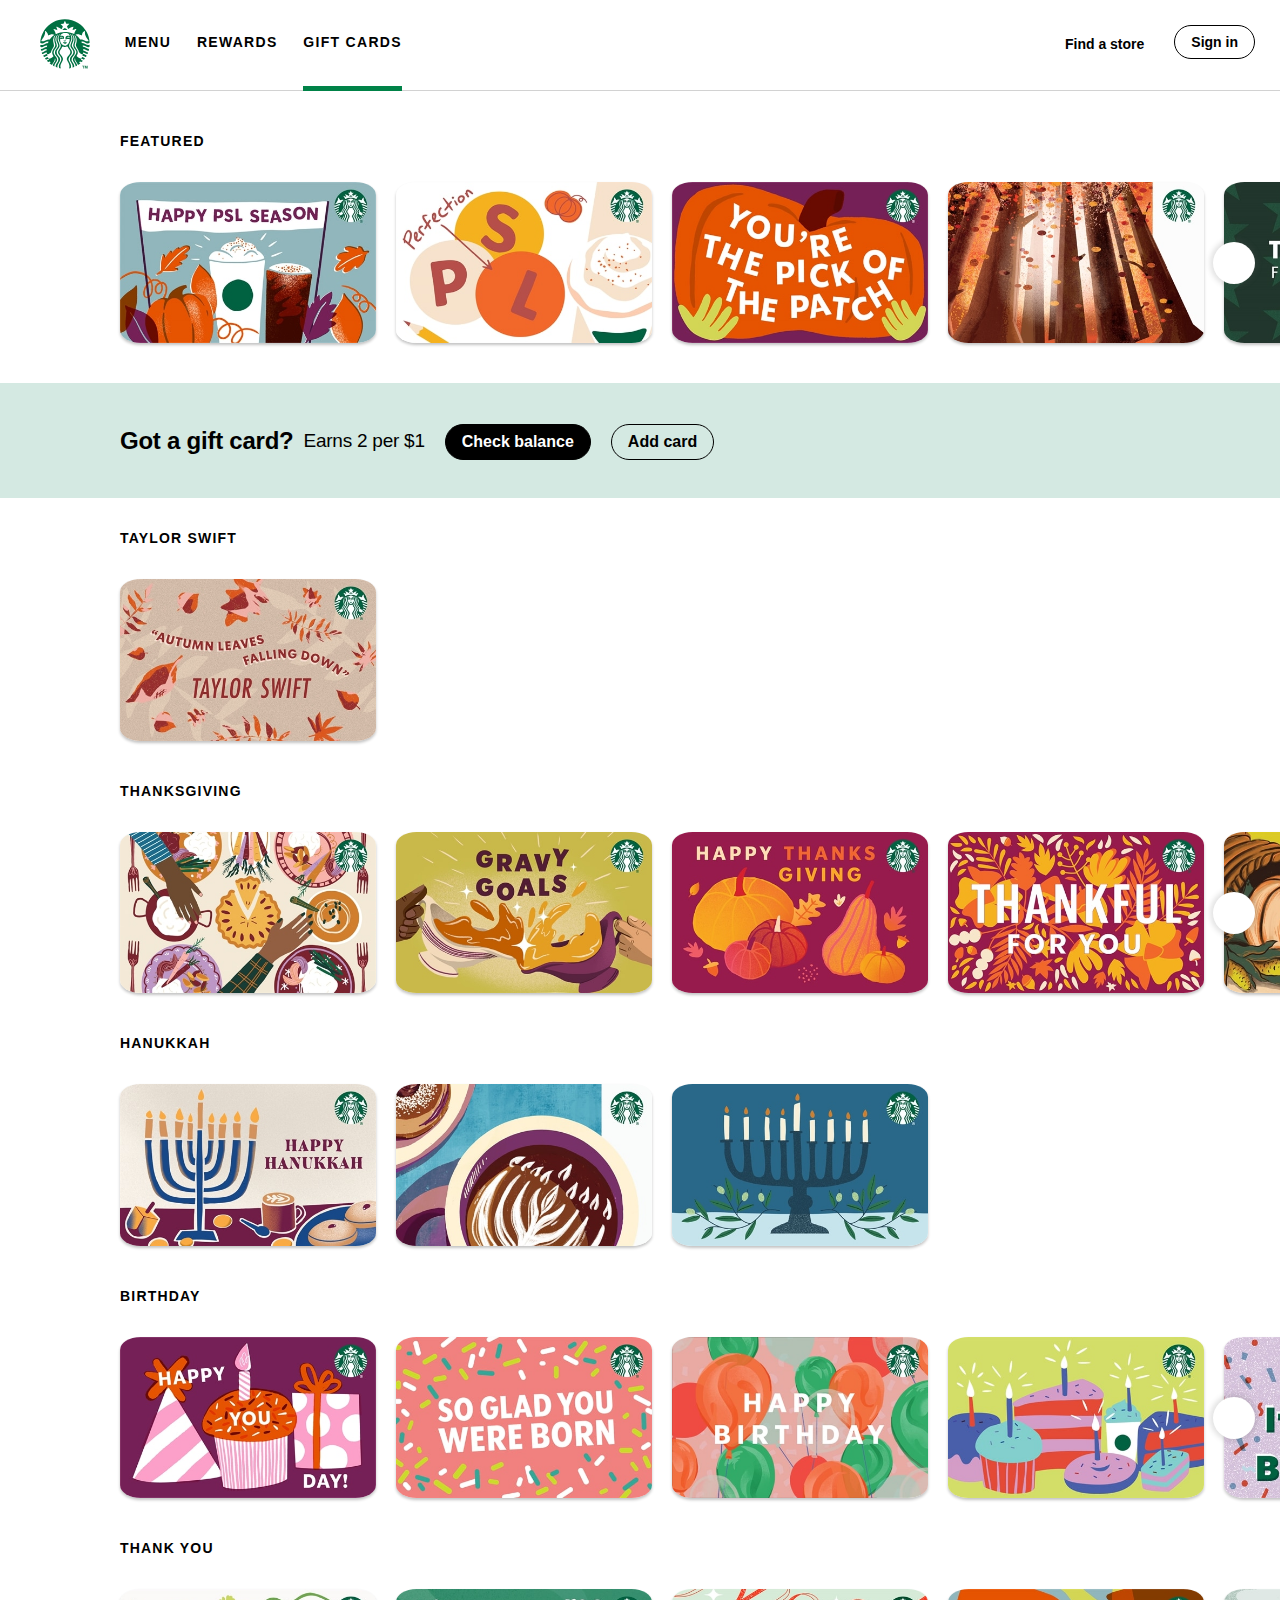
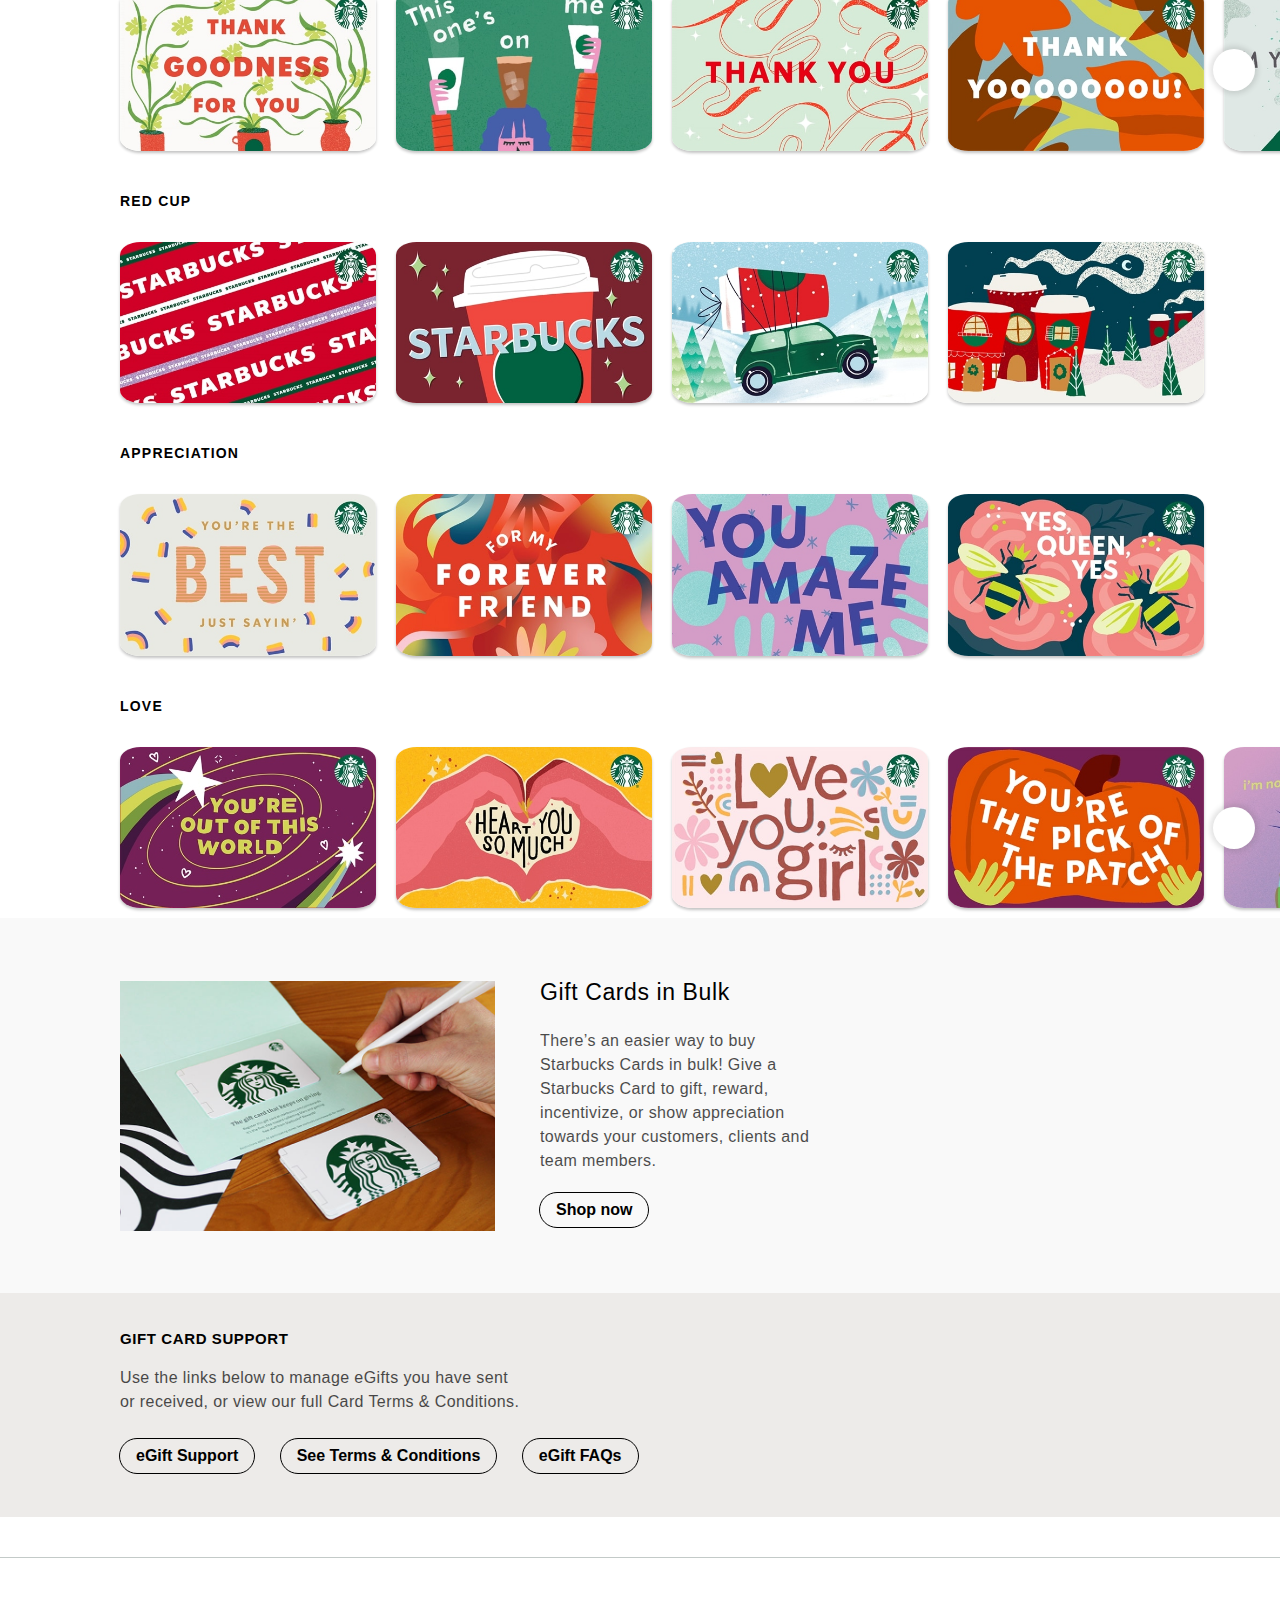
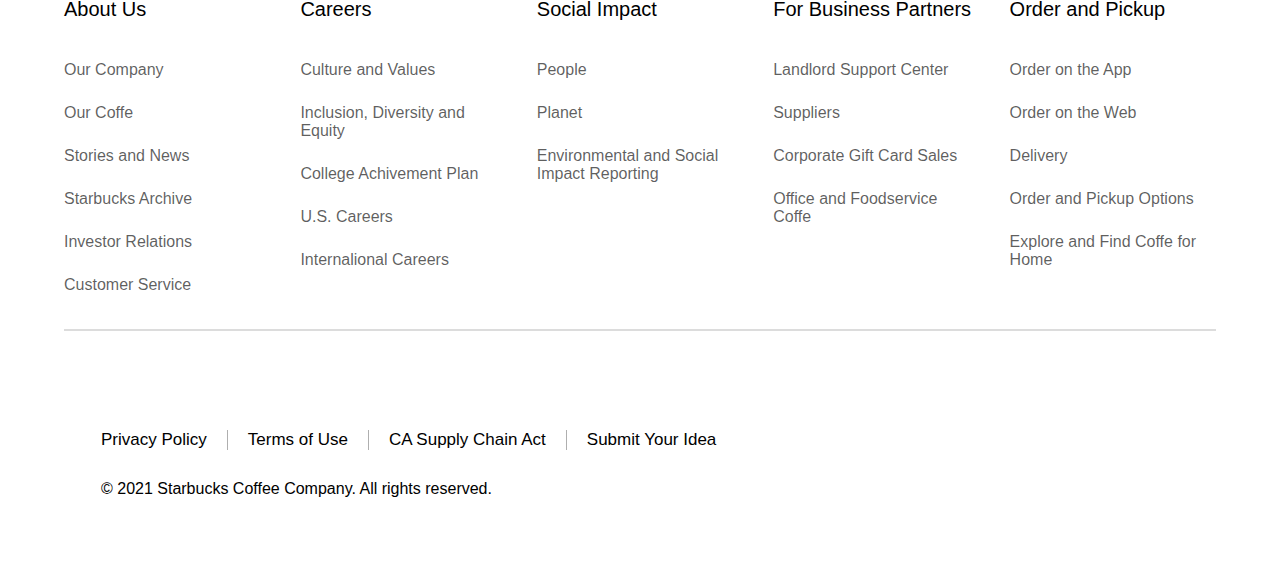
==== commit c1ad1a4b: "Added fully functionam hamburger menu for mobile" ====
--- a/gift.cards.html
+++ b/gift.cards.html
@@ -15,7 +15,7 @@
 <body>
     <header>
 
-        <div class="bim nav_stick">
+        <div class="nav_stick">
             <div class="bam">
                 <a href="index.html"><img class="logo" src="img/logo.svg" alt="Starbucks"></a>
             </div>
@@ -36,11 +36,57 @@
 
                 <a class="lift" href="#"><button class="cta transparent">Sign in</button></a>
             </div>
+        
+        
+            <!--Nav used in hamburger menu-->
+
+            <div class="hamburger_menu">
+                <button class="hamburger">
+                    <span class="hamburger__box">
+                        <span class="hamburger__inner"></span>
+                    </span>
+                </button>
+
+                <div class="navigation">
+                    <ul class="navigation__list">
+                        <div class="links_hamburger">
+                            <button class="navigation__item menu_toggle clear">Menu<i class="fas fa-chevron-right"></i></button>
+                            <a class="navigation__item" href="rewards.html">Rewards</a>
+                            <a class="navigation__item" href="gift.cards.html">Gift Cards</a>
+                        </div>
+
+                        <div class="line"></div>
+
+                        <div class="btns_hamburger">
+                            <a class="sign" href="#"><button class="cta transparent">Sign in</button></a>
+
+                            <div class="geo">
+                                <a href="#"><i class="fa fa-map-marker" aria-hidden="true"></i>Find a store</a>
+                            </div>
+                        </div>
+                    </ul>
+                </div>
+
+                <div class="navigation second">
+                    <ul class="navigation__list">
+                        <div class="links_hamburger">
+                            <button class="navigation__item menu_toggle fade">Menu<i class="fas fa-chevron-left"></i></button>
+                            <a class="navigation__item" href="menu.html">All products</a>
+                            <a class="navigation__item" href="menu.featured.html">Featured</a>
+                            <a class="navigation__item" href="menu.previous_orders.html">Previous Orders</a>
+                            <a class="navigation__item" href="menu.favorite_products.html">Favorite Products</a>
+                        </div>
+                    </ul>
+                </div>
+            </div>
+
         </div>
 
     </header>
 
     <main class="main_gift">
+        
+        <div class="overlay_here"></div>
 
         <div class="gift_cards first">
             <div class="cards_category">
--- a/style.css
+++ b/style.css
@@ -12,7 +12,7 @@
   border-bottom: solid 1.6px #1e39322d;
 }
 
-header .bim {
+header .nav_stick {
   display: -webkit-box;
   display: -ms-flexbox;
   display: flex;
@@ -23,15 +23,23 @@
       -ms-flex-pack: center;
           justify-content: center;
   padding: 0px 15px;
-}
-
-header .bim .bam a .logo {
+  position: fixed;
+  top: 0;
+  background-color: #fff;
+  border-bottom: 1.6px solid #0000002d;
+  width: 100%;
+  height: 10.1vh;
+  max-width: none;
+  z-index: 100;
+}
+
+header .nav_stick .bam a .logo {
   max-height: 50px;
   margin: 22px 25px 20px 25px;
   padding-right: 10px;
 }
 
-header .bim .bum {
+header .nav_stick .kisz {
   display: -webkit-box;
   display: -ms-flexbox;
   display: flex;
@@ -41,57 +49,75 @@
   -webkit-box-align: center;
       -ms-flex-align: center;
           align-items: center;
-  max-width: 1370px;
   width: 100%;
   height: 100px;
 }
 
-header .bim .bum li, header .bim .bum a, header .bim .bum button {
+header .nav_stick .kisz .nav_selected {
+  margin: 0px;
+  padding: 0px;
+  border-bottom: 5px solid #008248;
+}
+
+header .nav_stick .kisz .lift {
+  border-bottom: 5px solid #00824800;
+}
+
+header .nav_stick .kisz li, header .nav_stick .kisz a, header .nav_stick .kisz button {
   font-weight: 750;
   font-size: 14px;
   text-decoration: none;
   color: #000000;
 }
 
-header .bim nav {
+header .nav_stick .kisz li:hover, header .nav_stick .kisz a:hover, header .nav_stick .kisz button:hover {
+  color: #008248;
+}
+
+header .nav_stick .kisz .nav_links .nav_link_2 {
+  margin-right: 20px;
+  padding: 4vh 0px;
+}
+
+header .nav_stick nav {
   margin-right: auto;
   padding-left: 0px;
 }
 
-header .bim nav .nav_links {
+header .nav_stick nav .nav_links {
   list-style: none;
   letter-spacing: 1.3px;
   margin-left: 0px;
 }
 
-header .bim nav .nav_links li {
+header .nav_stick nav .nav_links li {
   display: inline-block;
   margin-right: 20px;
 }
 
-header .bim nav .nav_links a {
+header .nav_stick nav .nav_links a {
   -webkit-transition: all 0.3s ease 0s;
   transition: all 0.3s ease 0s;
 }
 
-header .bim nav .nav_links a:hover {
+header .nav_stick nav .nav_links a:hover {
   color: #008248;
 }
 
-header .bim .geo i {
+header .nav_stick .geo i {
   font-size: 20px;
   margin-right: 12px;
   -webkit-transform: translateY(2px);
           transform: translateY(2px);
 }
 
-header .bim .geo a {
+header .nav_stick .geo a {
   margin-right: 20px;
   -webkit-transition: all 0.3s ease 0s;
   transition: all 0.3s ease 0s;
 }
 
-header .bim .geo a:hover {
+header .nav_stick .geo a:hover {
   color: #008248;
 }
 
@@ -138,59 +164,9 @@
   background-color: #bdbdbd1a;
 }
 
-.nav_stick {
-  position: fixed;
-  top: 0;
-  background-color: #fff;
-  border-bottom: 1.6px solid #0000002d;
-  width: 100%;
-  max-width: none;
-  z-index: 100;
-}
-
-.nav_stick .kisz {
-  display: -webkit-box;
-  display: -ms-flexbox;
-  display: flex;
-  -webkit-box-pack: center;
-      -ms-flex-pack: center;
-          justify-content: center;
-  -webkit-box-align: center;
-      -ms-flex-align: center;
-          align-items: center;
-  width: 100%;
-  height: 100px;
-}
-
-.nav_stick .kisz .nav_selected {
-  margin: 0px;
-  padding: 0px;
-  border-bottom: 5px solid #008248;
-}
-
-.nav_stick .kisz .lift {
-  border-bottom: 5px solid #00824800;
-}
-
-.nav_stick .kisz li, .nav_stick .kisz a, .nav_stick .kisz button {
-  font-weight: 750;
-  font-size: 14px;
-  text-decoration: none;
-  color: #000000;
-}
-
-.nav_stick .kisz li:hover, .nav_stick .kisz a:hover, .nav_stick .kisz button:hover {
-  color: #008248;
-}
-
-.nav_stick .kisz .nav_links .nav_link_2 {
-  margin-right: 20px;
-  padding: 40px 0px;
-}
-
 .sub_nav_stripe {
   position: fixed;
-  top: 102px;
+  top: 10vh;
   max-width: initial;
   margin: 0px;
   padding: 0px;
@@ -274,7 +250,7 @@
   background-color: #d4e9e2;
   font-size: 19px;
   max-width: 1450px;
-  margin-top: 100px;
+  margin-top: 10vh;
   margin-bottom: 30px;
   padding: 25px 0px 30px 0px;
 }
@@ -411,7 +387,7 @@
 
 /* MENU PAGE */
 .menu {
-  padding-top: 160px;
+  margin-top: 17vh;
   display: -ms-grid;
   display: grid;
   -ms-grid-columns: 150px 1fr;
@@ -1040,7 +1016,7 @@
   }
 }
 
-@media screen and (max-width: 820px) {
+@media screen and (max-width: 810px) {
   .product_showcase {
     display: -webkit-box;
     display: -ms-flexbox;
@@ -1066,6 +1042,223 @@
   .products_grid .content {
     -ms-grid-rows: 130px 195px 80px;
         grid-template-rows: 130px 195px 80px;
+  }
+  .lock {
+    overflow: hidden;
+  }
+  .overlay_here {
+    background-color: none;
+    -webkit-transition: background-color .1s ease;
+    transition: background-color .1s ease;
+  }
+  .overlay_here.overlay--active {
+    position: fixed;
+    /* Sit on top of the page content */
+    width: 100%;
+    /* Full width (cover the whole page) */
+    height: 100%;
+    /* Full height (cover the whole page) */
+    top: 0;
+    left: 0;
+    right: 0;
+    bottom: 0;
+    background-color: rgba(0, 0, 0, 0.288);
+    /* Black background with opacity */
+    z-index: 20;
+    /* Specify a stack order in case you're using a different order for other elements */
+    cursor: default;
+    /* Add a pointer on hover */
+    -webkit-transition: background-color .1s ease;
+    transition: background-color .1s ease;
+    overflow: hidden;
+  }
+  header .nav_stick {
+    -webkit-box-pack: justify;
+        -ms-flex-pack: justify;
+            justify-content: space-between;
+  }
+  header .nav_stick .kisz {
+    display: none;
+  }
+  header .nav_stick .hamburger_menu .hamburger {
+    padding: 10px;
+    display: -webkit-inline-box;
+    display: -ms-inline-flexbox;
+    display: inline-flex;
+    cursor: pointer;
+    background-color: transparent;
+    border: none;
+    margin: none;
+    border-radius: 50%;
+    -webkit-transition: background-color 0.3s ease;
+    transition: background-color 0.3s ease;
+  }
+  header .nav_stick .hamburger_menu .hamburger:hover {
+    background-color: #00000017;
+  }
+  header .nav_stick .hamburger_menu .navigation {
+    -webkit-transition: -webkit-transform .3s .1s ease-in-out;
+    transition: -webkit-transform .3s .1s ease-in-out;
+    transition: transform .3s .1s ease-in-out;
+    transition: transform .3s .1s ease-in-out, -webkit-transform .3s .1s ease-in-out;
+  }
+  header .nav_stick .hamburger_menu .hamburger__box {
+    width: 24px;
+    height: 24px;
+    display: inline-block;
+    position: relative;
+  }
+  header .nav_stick .hamburger_menu .hamburger__inner {
+    width: 20px;
+    height: 2px;
+    background-color: rgba(0, 0, 0, 0.58);
+    position: absolute;
+    left: 2px;
+    top: 50%;
+    -webkit-transform: translateY(-50%);
+            transform: translateY(-50%);
+    -webkit-transition: background-color .1s .2s ease-in-out;
+    transition: background-color .1s .2s ease-in-out;
+  }
+  header .nav_stick .hamburger_menu .hamburger__inner::before,
+  header .nav_stick .hamburger_menu .hamburger__inner::after {
+    width: 20px;
+    height: 2px;
+    background-color: rgba(0, 0, 0, 0.58);
+    position: absolute;
+    content: '';
+    left: 0;
+    -webkit-transition: -webkit-transform .2s .2s ease-in-out;
+    transition: -webkit-transform .2s .2s ease-in-out;
+    transition: transform .2s .2s ease-in-out;
+    transition: transform .2s .2s ease-in-out, -webkit-transform .2s .2s ease-in-out;
+  }
+  header .nav_stick .hamburger_menu .hamburger__inner::before {
+    top: -6px;
+  }
+  header .nav_stick .hamburger_menu .hamburger__inner::after {
+    top: 6px;
+  }
+  header .nav_stick .hamburger_menu .hamburger--active .hamburger__inner {
+    background-color: transparent;
+  }
+  header .nav_stick .hamburger_menu .hamburger--active .hamburger__inner:before {
+    -webkit-transform: translateY(6px) rotate(45deg);
+            transform: translateY(6px) rotate(45deg);
+  }
+  header .nav_stick .hamburger_menu .hamburger--active .hamburger__inner:after {
+    -webkit-transform: translateY(-6px) rotate(-45deg);
+            transform: translateY(-6px) rotate(-45deg);
+  }
+  header .nav_stick .hamburger_menu .navigation {
+    height: 100vh;
+    width: 75vw;
+    background-color: #FFFFFF;
+    position: absolute;
+    top: 10.1vh;
+    right: 0;
+    -webkit-transform: translateX(75vw);
+            transform: translateX(75vw);
+  }
+  header .nav_stick .hamburger_menu .navigation.navigation--active {
+    -webkit-transform: translateX(0px);
+            transform: translateX(0px);
+  }
+  header .nav_stick .hamburger_menu .navigation .navigation__list {
+    padding-top: 32px;
+    list-style: none;
+  }
+  header .nav_stick .hamburger_menu .navigation .navigation__list .links_hamburger {
+    padding-bottom: 20px;
+    font-size: 20px;
+    display: -webkit-box;
+    display: -ms-flexbox;
+    display: flex;
+    -webkit-box-orient: vertical;
+    -webkit-box-direction: normal;
+        -ms-flex-direction: column;
+            flex-direction: column;
+  }
+  header .nav_stick .hamburger_menu .navigation .navigation__list .links_hamburger .navigation__item {
+    color: #000000;
+    padding: 16px 32px;
+    text-align: left;
+    font-size: 20px;
+  }
+  header .nav_stick .hamburger_menu .navigation .navigation__list .links_hamburger a {
+    width: 100%;
+    text-decoration: none;
+    color: rgba(0, 0, 0, 0.58);
+  }
+  header .nav_stick .hamburger_menu .navigation .navigation__list .links_hamburger button {
+    display: -webkit-inline-box;
+    display: -ms-inline-flexbox;
+    display: inline-flex;
+    -webkit-box-pack: justify;
+        -ms-flex-pack: justify;
+            justify-content: space-between;
+    border: none;
+    cursor: pointer;
+  }
+  header .nav_stick .hamburger_menu .navigation .navigation__list .links_hamburger button.clear {
+    background: #FFFFFF;
+    width: 100%;
+  }
+  header .nav_stick .hamburger_menu .navigation .navigation__list .links_hamburger button.clear i {
+    -webkit-transform: translateX(-12px);
+            transform: translateX(-12px);
+  }
+  header .nav_stick .hamburger_menu .navigation .navigation__list .links_hamburger button i {
+    font-size: 16px;
+  }
+  header .nav_stick .hamburger_menu .navigation .navigation__list .line {
+    margin-left: 6%;
+    margin-right: 6%;
+    margin-bottom: 32px;
+    border-bottom: solid 2.3px #000000;
+    width: 90%;
+    opacity: .08;
+  }
+  header .nav_stick .hamburger_menu .navigation .navigation__list .btns_hamburger {
+    display: -webkit-box;
+    display: -ms-flexbox;
+    display: flex;
+    -webkit-box-orient: vertical;
+    -webkit-box-direction: normal;
+        -ms-flex-direction: column;
+            flex-direction: column;
+    margin: 0 20px;
+  }
+  header .nav_stick .hamburger_menu .navigation .navigation__list .btns_hamburger .sign {
+    margin-bottom: 20px;
+  }
+  header .nav_stick .hamburger_menu .navigation .navigation__list .btns_hamburger .sign button {
+    font-size: 14px;
+    padding: 7px 16px;
+  }
+  header .nav_stick .hamburger_menu .navigation .navigation__list .btns_hamburger .geo a {
+    color: #000000;
+    text-decoration: none;
+    margin-left: 15px;
+    -webkit-transition: all 0.3s ease 0s;
+    transition: all 0.3s ease 0s;
+  }
+  header .nav_stick .hamburger_menu .navigation .navigation__list .btns_hamburger .geo a:hover {
+    color: #008248;
+  }
+  header .nav_stick .hamburger_menu .second .fade {
+    background-color: #47474711;
+    border-bottom-right-radius: 50px;
+    border-top-right-radius: 50px;
+    width: 97%;
+  }
+  header .nav_stick .hamburger_menu .second .fade i {
+    -webkit-transform: translateX(2px);
+            transform: translateX(2px);
+  }
+  header .nav_stick .hamburger_menu .second.second--active {
+    -webkit-transform: translateX(0px);
+            transform: translateX(0px);
   }
   footer .details {
     display: -webkit-box;
@@ -1128,7 +1321,10 @@
   }
 }
 
-@media screen and (min-width: 820px) {
+@media screen and (min-width: 811px) {
+  header .hamburger_menu {
+    display: none;
+  }
   .footer_info .heading button {
     display: none;
   }
